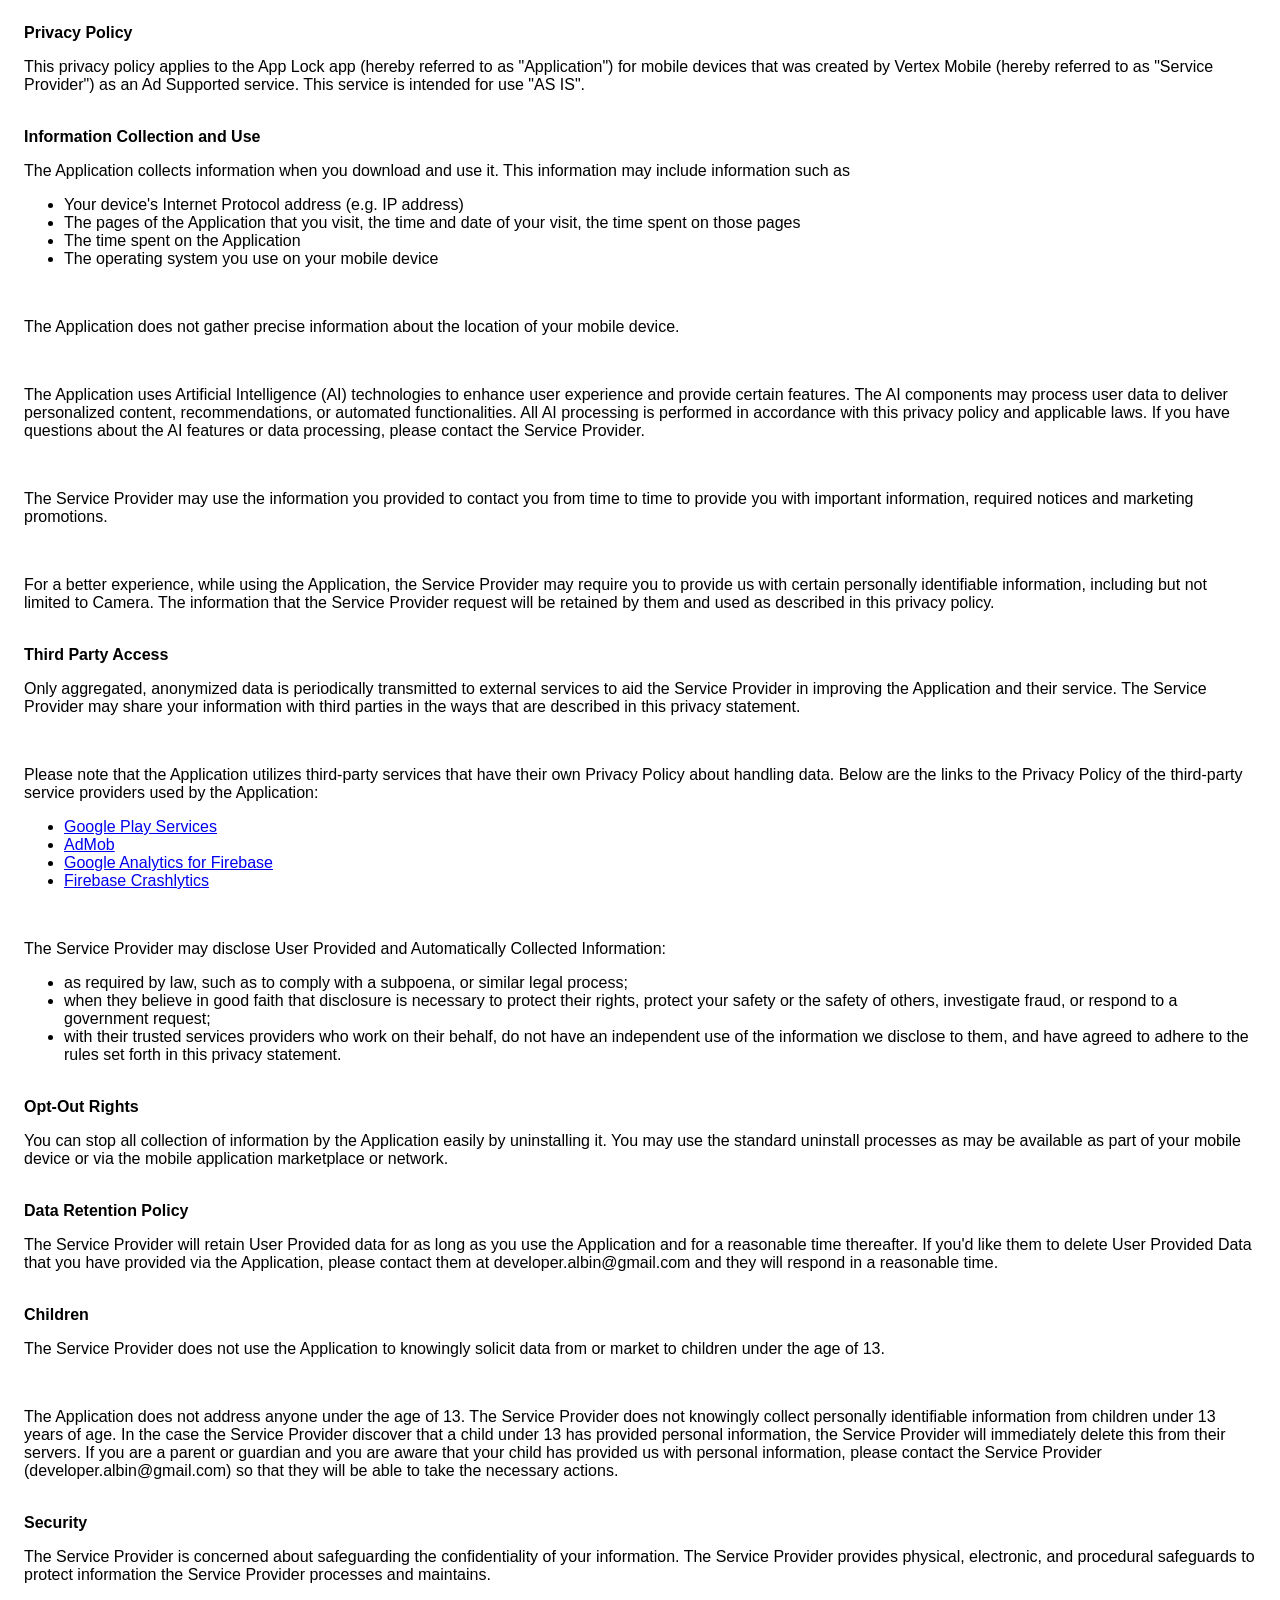
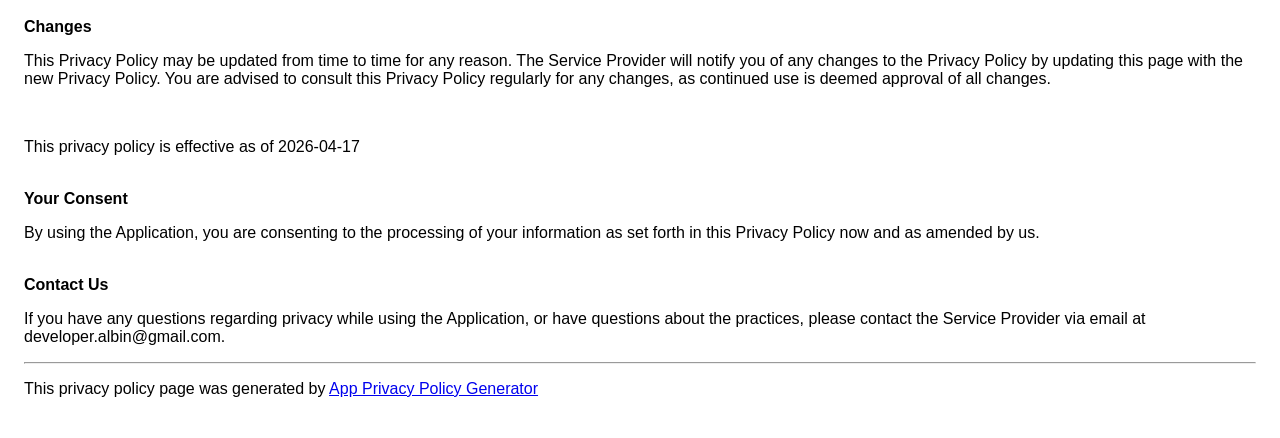
==== privacy-policy.html @ 901fafb3 "Add privacy policy for App Lock application This privacy policy outlines the data collection, usage," ====
<!DOCTYPE html>
    <html>
    <head>
      <meta charset='utf-8'>
      <meta name='viewport' content='width=device-width'>
      <title>Privacy Policy</title>
      <style> body { font-family: 'Helvetica Neue', Helvetica, Arial, sans-serif; padding:1em; } </style>
    </head>
    <body>
    <strong>Privacy Policy</strong><p>This privacy policy applies to the App Lock app (hereby referred to as "Application") for mobile devices that was created by Vertex Mobile (hereby referred to as "Service Provider") as an Ad Supported service. This service is intended for use "AS IS".</p><br><strong>Information Collection and Use</strong><p>The Application collects information when you download and use it. This information may include information such as </p><ul><li>Your device's Internet Protocol address (e.g. IP address)</li><li>The pages of the Application that you visit, the time and date of your visit, the time spent on those pages</li><li>The time spent on the Application</li><li>The operating system you use on your mobile device</li></ul><p></p><br><p>The Application does not gather precise information about the location of your mobile device.</p><!----><br><p>The Application uses Artificial Intelligence (AI) technologies to enhance user experience and provide certain features. The AI components may process user data to deliver personalized content, recommendations, or automated functionalities. All AI processing is performed in accordance with this privacy policy and applicable laws. If you have questions about the AI features or data processing, please contact the Service Provider.</p><br><p>The Service Provider may use the information you provided to contact you from time to time to provide you with important information, required notices and marketing promotions.</p><br><p>For a better experience, while using the Application, the Service Provider may require you to provide us with certain personally identifiable information, including but not limited to Camera. The information that the Service Provider request will be retained by them and used as described in this privacy policy.</p><br><strong>Third Party Access</strong><p>Only aggregated, anonymized data is periodically transmitted to external services to aid the Service Provider in improving the Application and their service. The Service Provider may share your information with third parties in the ways that are described in this privacy statement.</p><div><br><p>Please note that the Application utilizes third-party services that have their own Privacy Policy about handling data. Below are the links to the Privacy Policy of the third-party service providers used by the Application:</p><ul><li><a href="https://www.google.com/policies/privacy/" target="_blank" rel="noopener noreferrer">Google Play Services</a></li><li><a href="https://support.google.com/admob/answer/6128543?hl=en" target="_blank" rel="noopener noreferrer">AdMob</a></li><li><a href="https://firebase.google.com/support/privacy" target="_blank" rel="noopener noreferrer">Google Analytics for Firebase</a></li><li><a href="https://firebase.google.com/support/privacy/" target="_blank" rel="noopener noreferrer">Firebase Crashlytics</a></li></ul></div><br><p>The Service Provider may disclose User Provided and Automatically Collected Information:</p><ul><li>as required by law, such as to comply with a subpoena, or similar legal process;</li><li>when they believe in good faith that disclosure is necessary to protect their rights, protect your safety or the safety of others, investigate fraud, or respond to a government request;</li><li>with their trusted services providers who work on their behalf, do not have an independent use of the information we disclose to them, and have agreed to adhere to the rules set forth in this privacy statement.</li></ul><p></p><br><strong>Opt-Out Rights</strong><p>You can stop all collection of information by the Application easily by uninstalling it. You may use the standard uninstall processes as may be available as part of your mobile device or via the mobile application marketplace or network.</p><br><strong>Data Retention Policy</strong><p>The Service Provider will retain User Provided data for as long as you use the Application and for a reasonable time thereafter. If you'd like them to delete User Provided Data that you have provided via the Application, please contact them at developer.albin@gmail.com and they will respond in a reasonable time.</p><br><strong>Children</strong><p>The Service Provider does not use the Application to knowingly solicit data from or market to children under the age of 13.</p><div><br><p>The Application does not address anyone under the age of 13. The Service Provider does not knowingly collect personally identifiable information from children under 13 years of age. In the case the Service Provider discover that a child under 13 has provided personal information, the Service Provider will immediately delete this from their servers. If you are a parent or guardian and you are aware that your child has provided us with personal information, please contact the Service Provider (developer.albin@gmail.com) so that they will be able to take the necessary actions.</p></div><br><strong>Security</strong><p>The Service Provider is concerned about safeguarding the confidentiality of your information. The Service Provider provides physical, electronic, and procedural safeguards to protect information the Service Provider processes and maintains.</p><br><strong>Changes</strong><p>This Privacy Policy may be updated from time to time for any reason. The Service Provider will notify you of any changes to the Privacy Policy by updating this page with the new Privacy Policy. You are advised to consult this Privacy Policy regularly for any changes, as continued use is deemed approval of all changes.</p><br><p>This privacy policy is effective as of 2026-04-17</p><br><strong>Your Consent</strong><p>By using the Application, you are consenting to the processing of your information as set forth in this Privacy Policy now and as amended by us.</p><br><strong>Contact Us</strong><p>If you have any questions regarding privacy while using the Application, or have questions about the practices, please contact the Service Provider via email at developer.albin@gmail.com.</p><hr><p>This privacy policy page was generated by <a href="https://app-privacy-policy-generator.nisrulz.com/" target="_blank" rel="noopener noreferrer">App Privacy Policy Generator</a></p>
    </body>
    </html>
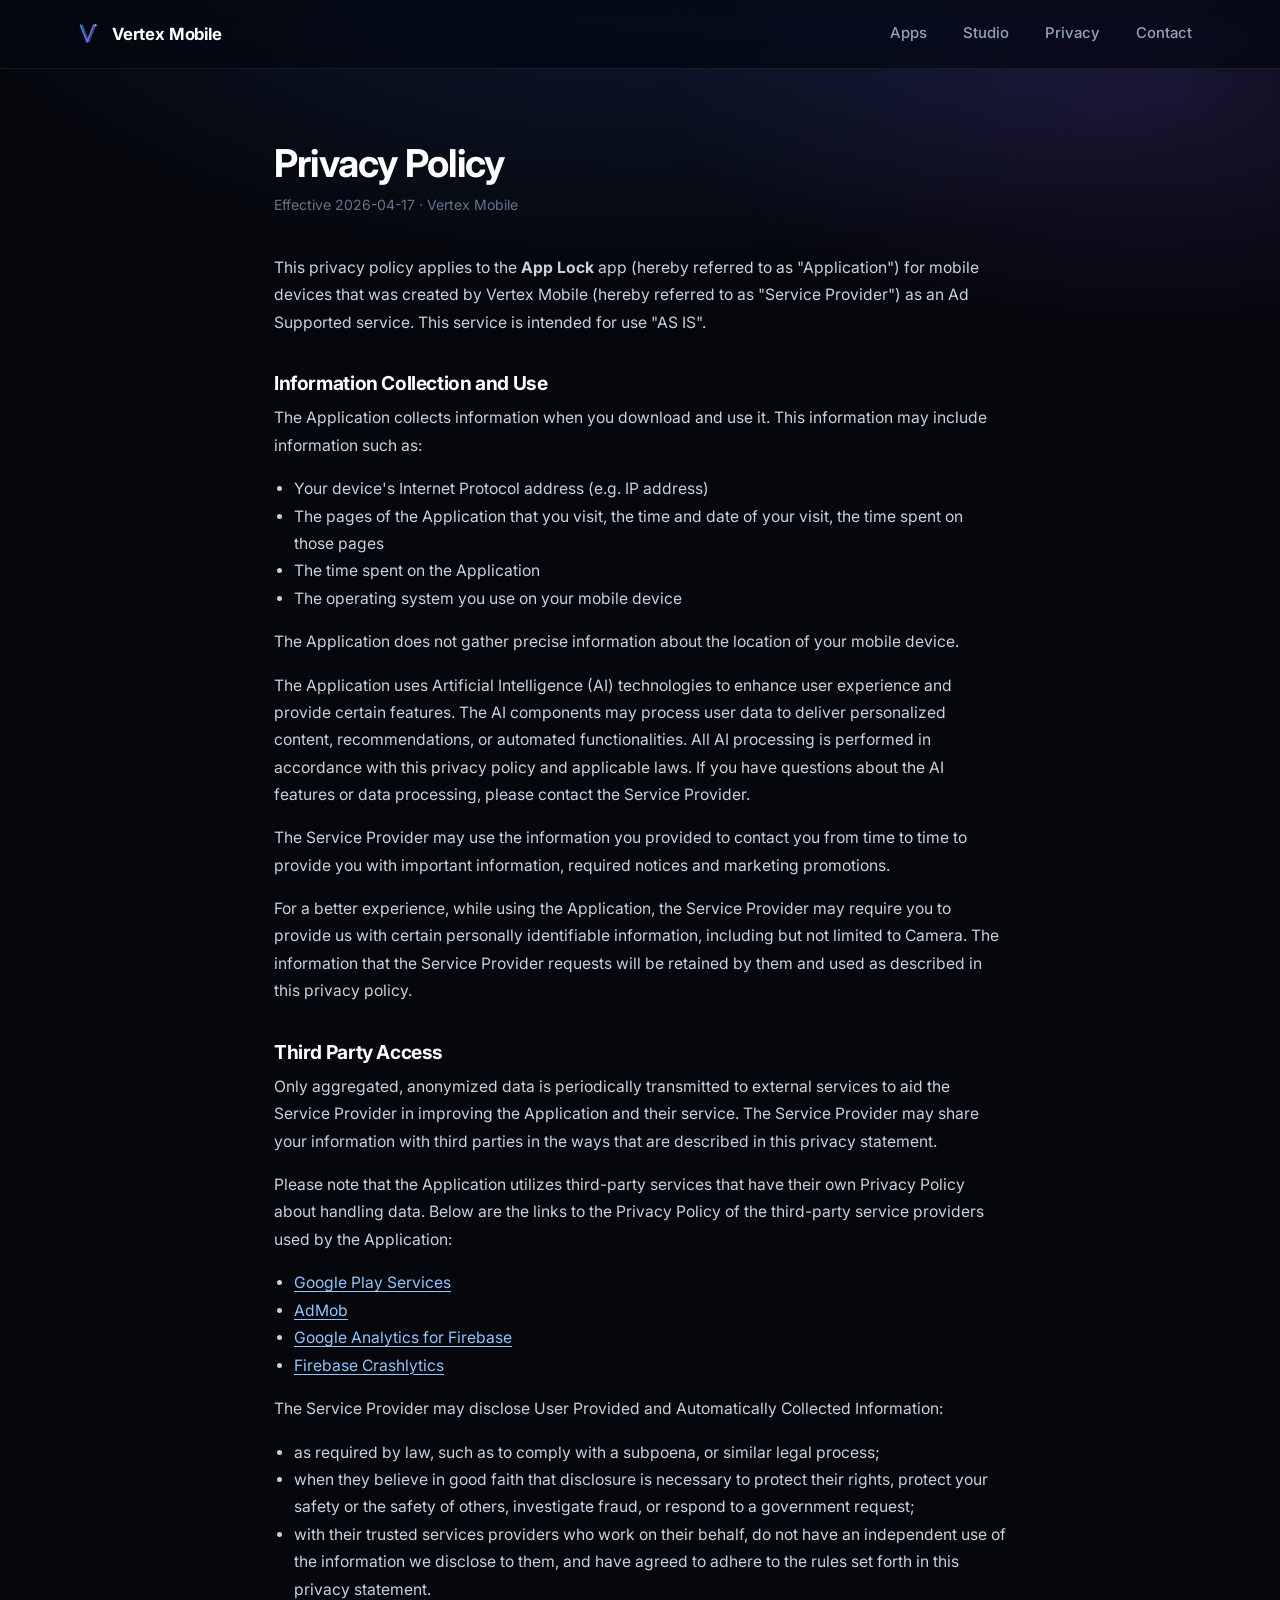
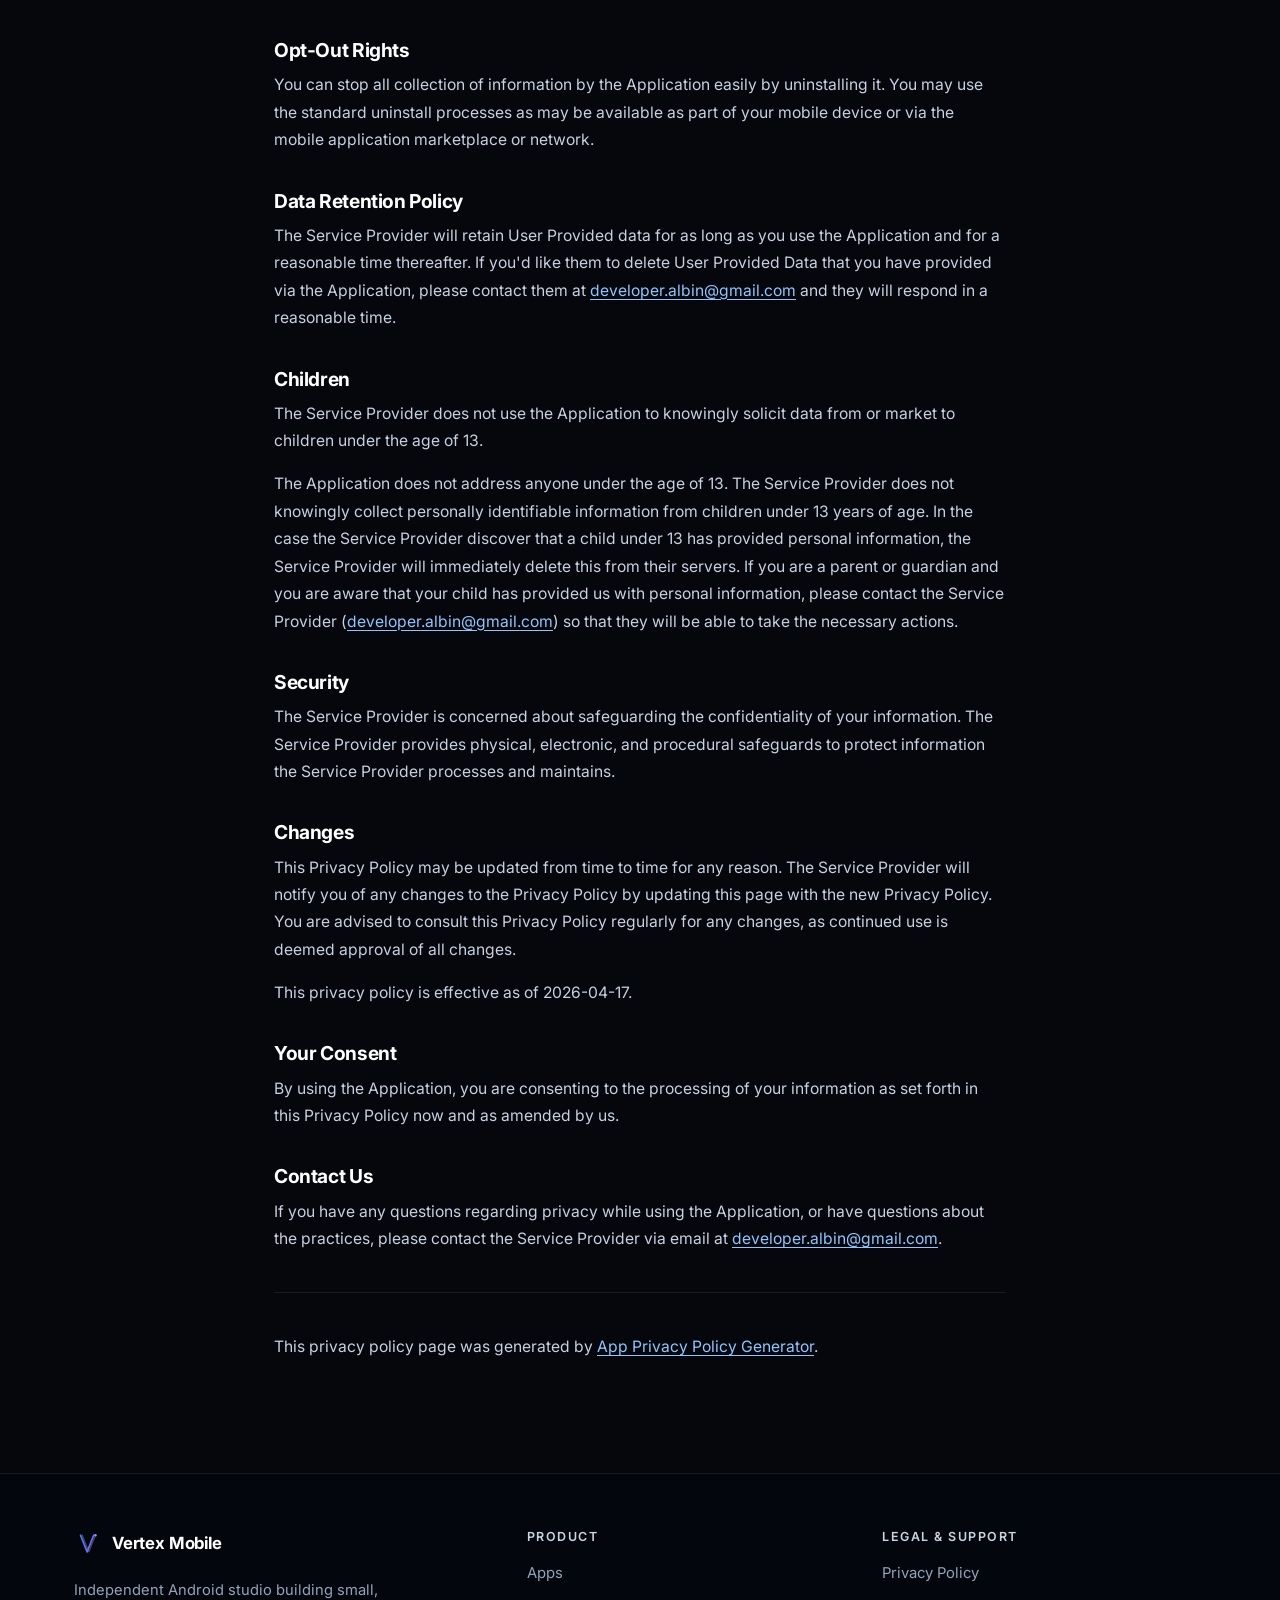
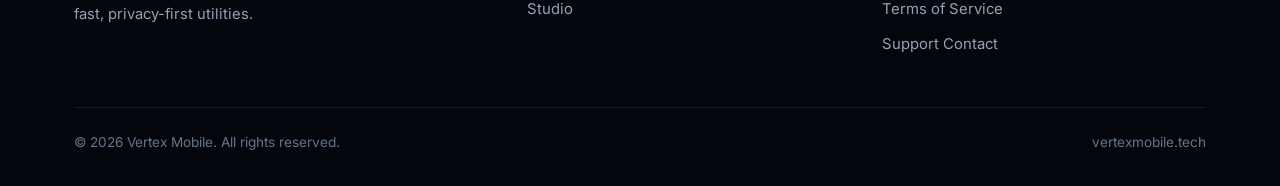
==== commit 40e85f0d: "Add Vertex Mobile landing page and restyle legal docs Introduce a static marketing site for vertexmo" ====
--- a/privacy-policy.html
+++ b/privacy-policy.html
@@ -1,12 +1,379 @@
 <!DOCTYPE html>
-    <html>
-    <head>
-      <meta charset='utf-8'>
-      <meta name='viewport' content='width=device-width'>
-      <title>Privacy Policy</title>
-      <style> body { font-family: 'Helvetica Neue', Helvetica, Arial, sans-serif; padding:1em; } </style>
-    </head>
-    <body>
-    <strong>Privacy Policy</strong><p>This privacy policy applies to the App Lock app (hereby referred to as "Application") for mobile devices that was created by Vertex Mobile (hereby referred to as "Service Provider") as an Ad Supported service. This service is intended for use "AS IS".</p><br><strong>Information Collection and Use</strong><p>The Application collects information when you download and use it. This information may include information such as </p><ul><li>Your device's Internet Protocol address (e.g. IP address)</li><li>The pages of the Application that you visit, the time and date of your visit, the time spent on those pages</li><li>The time spent on the Application</li><li>The operating system you use on your mobile device</li></ul><p></p><br><p>The Application does not gather precise information about the location of your mobile device.</p><!----><br><p>The Application uses Artificial Intelligence (AI) technologies to enhance user experience and provide certain features. The AI components may process user data to deliver personalized content, recommendations, or automated functionalities. All AI processing is performed in accordance with this privacy policy and applicable laws. If you have questions about the AI features or data processing, please contact the Service Provider.</p><br><p>The Service Provider may use the information you provided to contact you from time to time to provide you with important information, required notices and marketing promotions.</p><br><p>For a better experience, while using the Application, the Service Provider may require you to provide us with certain personally identifiable information, including but not limited to Camera. The information that the Service Provider request will be retained by them and used as described in this privacy policy.</p><br><strong>Third Party Access</strong><p>Only aggregated, anonymized data is periodically transmitted to external services to aid the Service Provider in improving the Application and their service. The Service Provider may share your information with third parties in the ways that are described in this privacy statement.</p><div><br><p>Please note that the Application utilizes third-party services that have their own Privacy Policy about handling data. Below are the links to the Privacy Policy of the third-party service providers used by the Application:</p><ul><li><a href="https://www.google.com/policies/privacy/" target="_blank" rel="noopener noreferrer">Google Play Services</a></li><li><a href="https://support.google.com/admob/answer/6128543?hl=en" target="_blank" rel="noopener noreferrer">AdMob</a></li><li><a href="https://firebase.google.com/support/privacy" target="_blank" rel="noopener noreferrer">Google Analytics for Firebase</a></li><li><a href="https://firebase.google.com/support/privacy/" target="_blank" rel="noopener noreferrer">Firebase Crashlytics</a></li></ul></div><br><p>The Service Provider may disclose User Provided and Automatically Collected Information:</p><ul><li>as required by law, such as to comply with a subpoena, or similar legal process;</li><li>when they believe in good faith that disclosure is necessary to protect their rights, protect your safety or the safety of others, investigate fraud, or respond to a government request;</li><li>with their trusted services providers who work on their behalf, do not have an independent use of the information we disclose to them, and have agreed to adhere to the rules set forth in this privacy statement.</li></ul><p></p><br><strong>Opt-Out Rights</strong><p>You can stop all collection of information by the Application easily by uninstalling it. You may use the standard uninstall processes as may be available as part of your mobile device or via the mobile application marketplace or network.</p><br><strong>Data Retention Policy</strong><p>The Service Provider will retain User Provided data for as long as you use the Application and for a reasonable time thereafter. If you'd like them to delete User Provided Data that you have provided via the Application, please contact them at developer.albin@gmail.com and they will respond in a reasonable time.</p><br><strong>Children</strong><p>The Service Provider does not use the Application to knowingly solicit data from or market to children under the age of 13.</p><div><br><p>The Application does not address anyone under the age of 13. The Service Provider does not knowingly collect personally identifiable information from children under 13 years of age. In the case the Service Provider discover that a child under 13 has provided personal information, the Service Provider will immediately delete this from their servers. If you are a parent or guardian and you are aware that your child has provided us with personal information, please contact the Service Provider (developer.albin@gmail.com) so that they will be able to take the necessary actions.</p></div><br><strong>Security</strong><p>The Service Provider is concerned about safeguarding the confidentiality of your information. The Service Provider provides physical, electronic, and procedural safeguards to protect information the Service Provider processes and maintains.</p><br><strong>Changes</strong><p>This Privacy Policy may be updated from time to time for any reason. The Service Provider will notify you of any changes to the Privacy Policy by updating this page with the new Privacy Policy. You are advised to consult this Privacy Policy regularly for any changes, as continued use is deemed approval of all changes.</p><br><p>This privacy policy is effective as of 2026-04-17</p><br><strong>Your Consent</strong><p>By using the Application, you are consenting to the processing of your information as set forth in this Privacy Policy now and as amended by us.</p><br><strong>Contact Us</strong><p>If you have any questions regarding privacy while using the Application, or have questions about the practices, please contact the Service Provider via email at developer.albin@gmail.com.</p><hr><p>This privacy policy page was generated by <a href="https://app-privacy-policy-generator.nisrulz.com/" target="_blank" rel="noopener noreferrer">App Privacy Policy Generator</a></p>
-    </body>
-    </html>      
+<html lang="en">
+  <head>
+    <meta charset="UTF-8" />
+    <meta name="viewport" content="width=device-width, initial-scale=1.0" />
+    <title>Privacy Policy — Vertex Mobile</title>
+    <meta
+      name="description"
+      content="Privacy Policy for the App Lock application published by Vertex Mobile."
+    />
+    <meta name="theme-color" content="#05070d" />
+    <meta name="color-scheme" content="dark" />
+    <meta name="robots" content="index,follow" />
+    <link rel="canonical" href="https://vertexmobile.tech/privacy-policy.html" />
+
+    <link rel="icon" type="image/svg+xml" href="assets/img/favicon.svg" />
+
+    <link rel="preconnect" href="https://fonts.googleapis.com" />
+    <link rel="preconnect" href="https://fonts.gstatic.com" crossorigin />
+    <link
+      rel="stylesheet"
+      href="https://fonts.googleapis.com/css2?family=Inter:wght@400;500;600;700;800&display=swap"
+    />
+    <link rel="stylesheet" href="assets/css/styles.css" />
+  </head>
+  <body>
+    <header class="site-header" role="banner">
+      <div class="container nav">
+        <a href="/" class="brand" aria-label="Vertex Mobile home">
+          <svg
+            class="brand-mark"
+            xmlns="http://www.w3.org/2000/svg"
+            viewBox="0 0 64 64"
+            aria-hidden="true"
+          >
+            <defs>
+              <linearGradient id="hdr-v" x1="0" y1="0" x2="1" y2="1">
+                <stop offset="0%" stop-color="#3b82f6" />
+                <stop offset="100%" stop-color="#8b5cf6" />
+              </linearGradient>
+            </defs>
+            <path
+              d="M19 12 L34 50 L49 12"
+              fill="none"
+              stroke="rgba(148,163,184,0.5)"
+              stroke-width="2.6"
+              stroke-linejoin="round"
+              stroke-linecap="round"
+            />
+            <path
+              d="M15 12 L30 50 L45 12"
+              fill="none"
+              stroke="url(#hdr-v)"
+              stroke-width="4"
+              stroke-linejoin="round"
+              stroke-linecap="round"
+            />
+            <circle cx="49" cy="12" r="2.8" fill="#a78bfa" />
+          </svg>
+          <span>Vertex Mobile</span>
+        </a>
+
+        <button
+          class="nav-toggle"
+          type="button"
+          aria-expanded="false"
+          aria-controls="primary-nav"
+          aria-label="Toggle navigation"
+        >
+          <svg
+            width="20"
+            height="20"
+            viewBox="0 0 24 24"
+            fill="none"
+            stroke="currentColor"
+            stroke-width="2"
+            stroke-linecap="round"
+          >
+            <path d="M4 7h16M4 12h16M4 17h16" />
+          </svg>
+        </button>
+
+        <ul id="primary-nav" class="nav-links">
+          <li><a href="/#apps">Apps</a></li>
+          <li><a href="/#about">Studio</a></li>
+          <li><a href="privacy-policy.html" aria-current="page">Privacy</a></li>
+          <li><a href="mailto:support@vertexmobile.tech">Contact</a></li>
+        </ul>
+      </div>
+    </header>
+
+    <main>
+      <article class="doc">
+        <h1>Privacy Policy</h1>
+        <p class="doc-meta">Effective 2026-04-17 · Vertex Mobile</p>
+
+        <p>
+          This privacy policy applies to the <strong>App Lock</strong> app
+          (hereby referred to as "Application") for mobile devices that was
+          created by Vertex Mobile (hereby referred to as "Service Provider")
+          as an Ad Supported service. This service is intended for use "AS
+          IS".
+        </p>
+
+        <h2>Information Collection and Use</h2>
+        <p>
+          The Application collects information when you download and use it.
+          This information may include information such as:
+        </p>
+        <ul>
+          <li>Your device's Internet Protocol address (e.g. IP address)</li>
+          <li>
+            The pages of the Application that you visit, the time and date of
+            your visit, the time spent on those pages
+          </li>
+          <li>The time spent on the Application</li>
+          <li>The operating system you use on your mobile device</li>
+        </ul>
+        <p>
+          The Application does not gather precise information about the
+          location of your mobile device.
+        </p>
+        <p>
+          The Application uses Artificial Intelligence (AI) technologies to
+          enhance user experience and provide certain features. The AI
+          components may process user data to deliver personalized content,
+          recommendations, or automated functionalities. All AI processing is
+          performed in accordance with this privacy policy and applicable
+          laws. If you have questions about the AI features or data
+          processing, please contact the Service Provider.
+        </p>
+        <p>
+          The Service Provider may use the information you provided to
+          contact you from time to time to provide you with important
+          information, required notices and marketing promotions.
+        </p>
+        <p>
+          For a better experience, while using the Application, the Service
+          Provider may require you to provide us with certain personally
+          identifiable information, including but not limited to Camera. The
+          information that the Service Provider requests will be retained by
+          them and used as described in this privacy policy.
+        </p>
+
+        <h2>Third Party Access</h2>
+        <p>
+          Only aggregated, anonymized data is periodically transmitted to
+          external services to aid the Service Provider in improving the
+          Application and their service. The Service Provider may share your
+          information with third parties in the ways that are described in
+          this privacy statement.
+        </p>
+        <p>
+          Please note that the Application utilizes third-party services that
+          have their own Privacy Policy about handling data. Below are the
+          links to the Privacy Policy of the third-party service providers
+          used by the Application:
+        </p>
+        <ul>
+          <li>
+            <a
+              href="https://www.google.com/policies/privacy/"
+              target="_blank"
+              rel="noopener noreferrer"
+              >Google Play Services</a
+            >
+          </li>
+          <li>
+            <a
+              href="https://support.google.com/admob/answer/6128543?hl=en"
+              target="_blank"
+              rel="noopener noreferrer"
+              >AdMob</a
+            >
+          </li>
+          <li>
+            <a
+              href="https://firebase.google.com/support/privacy"
+              target="_blank"
+              rel="noopener noreferrer"
+              >Google Analytics for Firebase</a
+            >
+          </li>
+          <li>
+            <a
+              href="https://firebase.google.com/support/privacy/"
+              target="_blank"
+              rel="noopener noreferrer"
+              >Firebase Crashlytics</a
+            >
+          </li>
+        </ul>
+        <p>
+          The Service Provider may disclose User Provided and Automatically
+          Collected Information:
+        </p>
+        <ul>
+          <li>
+            as required by law, such as to comply with a subpoena, or similar
+            legal process;
+          </li>
+          <li>
+            when they believe in good faith that disclosure is necessary to
+            protect their rights, protect your safety or the safety of
+            others, investigate fraud, or respond to a government request;
+          </li>
+          <li>
+            with their trusted services providers who work on their behalf,
+            do not have an independent use of the information we disclose to
+            them, and have agreed to adhere to the rules set forth in this
+            privacy statement.
+          </li>
+        </ul>
+
+        <h2>Opt-Out Rights</h2>
+        <p>
+          You can stop all collection of information by the Application
+          easily by uninstalling it. You may use the standard uninstall
+          processes as may be available as part of your mobile device or via
+          the mobile application marketplace or network.
+        </p>
+
+        <h2>Data Retention Policy</h2>
+        <p>
+          The Service Provider will retain User Provided data for as long as
+          you use the Application and for a reasonable time thereafter. If
+          you'd like them to delete User Provided Data that you have provided
+          via the Application, please contact them at
+          <a href="mailto:developer.albin@gmail.com"
+            >developer.albin@gmail.com</a
+          >
+          and they will respond in a reasonable time.
+        </p>
+
+        <h2>Children</h2>
+        <p>
+          The Service Provider does not use the Application to knowingly
+          solicit data from or market to children under the age of 13.
+        </p>
+        <p>
+          The Application does not address anyone under the age of 13. The
+          Service Provider does not knowingly collect personally identifiable
+          information from children under 13 years of age. In the case the
+          Service Provider discover that a child under 13 has provided
+          personal information, the Service Provider will immediately delete
+          this from their servers. If you are a parent or guardian and you
+          are aware that your child has provided us with personal
+          information, please contact the Service Provider
+          (<a href="mailto:developer.albin@gmail.com"
+            >developer.albin@gmail.com</a
+          >) so that they will be able to take the necessary actions.
+        </p>
+
+        <h2>Security</h2>
+        <p>
+          The Service Provider is concerned about safeguarding the
+          confidentiality of your information. The Service Provider provides
+          physical, electronic, and procedural safeguards to protect
+          information the Service Provider processes and maintains.
+        </p>
+
+        <h2>Changes</h2>
+        <p>
+          This Privacy Policy may be updated from time to time for any
+          reason. The Service Provider will notify you of any changes to the
+          Privacy Policy by updating this page with the new Privacy Policy.
+          You are advised to consult this Privacy Policy regularly for any
+          changes, as continued use is deemed approval of all changes.
+        </p>
+        <p>This privacy policy is effective as of 2026-04-17.</p>
+
+        <h2>Your Consent</h2>
+        <p>
+          By using the Application, you are consenting to the processing of
+          your information as set forth in this Privacy Policy now and as
+          amended by us.
+        </p>
+
+        <h2>Contact Us</h2>
+        <p>
+          If you have any questions regarding privacy while using the
+          Application, or have questions about the practices, please contact
+          the Service Provider via email at
+          <a href="mailto:developer.albin@gmail.com"
+            >developer.albin@gmail.com</a
+          >.
+        </p>
+
+        <hr />
+        <p>
+          This privacy policy page was generated by
+          <a
+            href="https://app-privacy-policy-generator.nisrulz.com/"
+            target="_blank"
+            rel="noopener noreferrer"
+            >App Privacy Policy Generator</a
+          >.
+        </p>
+      </article>
+    </main>
+
+    <footer class="site-footer" role="contentinfo">
+      <div class="container">
+        <div class="footer-top">
+          <div class="footer-brand">
+            <a href="/" class="brand" aria-label="Vertex Mobile home">
+              <svg
+                class="brand-mark"
+                xmlns="http://www.w3.org/2000/svg"
+                viewBox="0 0 64 64"
+                aria-hidden="true"
+              >
+                <defs>
+                  <linearGradient id="ft-v" x1="0" y1="0" x2="1" y2="1">
+                    <stop offset="0%" stop-color="#3b82f6" />
+                    <stop offset="100%" stop-color="#8b5cf6" />
+                  </linearGradient>
+                </defs>
+                <path
+                  d="M19 12 L34 50 L49 12"
+                  fill="none"
+                  stroke="rgba(148,163,184,0.45)"
+                  stroke-width="2.6"
+                  stroke-linejoin="round"
+                  stroke-linecap="round"
+                />
+                <path
+                  d="M15 12 L30 50 L45 12"
+                  fill="none"
+                  stroke="url(#ft-v)"
+                  stroke-width="4"
+                  stroke-linejoin="round"
+                  stroke-linecap="round"
+                />
+                <circle cx="49" cy="12" r="2.8" fill="#a78bfa" />
+              </svg>
+              <span>Vertex Mobile</span>
+            </a>
+            <p>
+              Independent Android studio building small, fast, privacy-first
+              utilities.
+            </p>
+          </div>
+
+          <div class="footer-col">
+            <h4>Product</h4>
+            <ul>
+              <li><a href="/#apps">Apps</a></li>
+              <li><a href="/#about">Studio</a></li>
+            </ul>
+          </div>
+
+          <div class="footer-col">
+            <h4>Legal &amp; Support</h4>
+            <ul>
+              <li><a href="privacy-policy.html">Privacy Policy</a></li>
+              <li>
+                <a href="Terms_and_Conditions.html">Terms of Service</a>
+              </li>
+              <li>
+                <a href="mailto:support@vertexmobile.tech">Support Contact</a>
+              </li>
+            </ul>
+          </div>
+        </div>
+
+        <div class="footer-bottom">
+          <div>
+            &copy; <span id="year">2026</span> Vertex Mobile. All rights
+            reserved.
+          </div>
+          <div>vertexmobile.tech</div>
+        </div>
+      </div>
+    </footer>
+
+    <script src="assets/js/main.js" defer></script>
+  </body>
+</html>
--- a/assets/css/styles.css
+++ b/assets/css/styles.css
@@ -0,0 +1,911 @@
+/* ============================================================
+   Vertex Mobile — Global Stylesheet
+   Dark "AdTech Studio" theme, mobile-first, zero layout shift.
+   ============================================================ */
+
+:root {
+  --color-bg: #05070d;
+  --color-bg-elev-1: #0b0f1a;
+  --color-bg-elev-2: #111626;
+  --color-surface: #151b2e;
+  --color-border: rgba(148, 163, 184, 0.12);
+  --color-border-strong: rgba(148, 163, 184, 0.22);
+  --color-text: #e6ebf5;
+  --color-text-muted: #94a3b8;
+  --color-text-dim: #64748b;
+
+  --color-accent: #3b82f6;
+  --color-accent-2: #8b5cf6;
+  --color-accent-glow: rgba(59, 130, 246, 0.35);
+  --color-success: #10b981;
+
+  --gradient-accent: linear-gradient(135deg, #3b82f6 0%, #8b5cf6 100%);
+  --gradient-radial: radial-gradient(
+    1200px 600px at 50% -10%,
+    rgba(59, 130, 246, 0.18),
+    transparent 60%
+  );
+  --gradient-radial-2: radial-gradient(
+    800px 400px at 90% 10%,
+    rgba(139, 92, 246, 0.15),
+    transparent 60%
+  );
+
+  --shadow-sm: 0 1px 2px rgba(0, 0, 0, 0.4);
+  --shadow-md: 0 10px 30px -10px rgba(0, 0, 0, 0.6);
+  --shadow-lg: 0 20px 60px -20px rgba(59, 130, 246, 0.25);
+
+  --radius-sm: 8px;
+  --radius-md: 14px;
+  --radius-lg: 20px;
+  --radius-xl: 28px;
+
+  --container: 1180px;
+
+  --font-sans: "Inter", -apple-system, BlinkMacSystemFont, "Segoe UI", Roboto,
+    "Helvetica Neue", Arial, sans-serif;
+}
+
+/* ------------------------------------------------------------
+   Reset & base
+   ------------------------------------------------------------ */
+*,
+*::before,
+*::after {
+  box-sizing: border-box;
+}
+
+html {
+  -webkit-text-size-adjust: 100%;
+  scroll-behavior: smooth;
+}
+
+body {
+  margin: 0;
+  min-height: 100vh;
+  font-family: var(--font-sans);
+  font-size: 16px;
+  line-height: 1.6;
+  color: var(--color-text);
+  background: var(--color-bg);
+  background-image: var(--gradient-radial), var(--gradient-radial-2);
+  background-attachment: fixed;
+  -webkit-font-smoothing: antialiased;
+  -moz-osx-font-smoothing: grayscale;
+  text-rendering: optimizeLegibility;
+}
+
+img,
+svg {
+  display: block;
+  max-width: 100%;
+  height: auto;
+}
+
+a {
+  color: var(--color-text);
+  text-decoration: none;
+  transition: color 0.2s ease;
+}
+
+a:hover {
+  color: #fff;
+}
+
+h1,
+h2,
+h3,
+h4 {
+  margin: 0 0 0.5em;
+  font-weight: 700;
+  letter-spacing: -0.02em;
+  line-height: 1.15;
+}
+
+p {
+  margin: 0 0 1em;
+  color: var(--color-text-muted);
+}
+
+ul {
+  color: var(--color-text-muted);
+}
+
+::selection {
+  background: var(--color-accent);
+  color: #fff;
+}
+
+:focus-visible {
+  outline: 2px solid var(--color-accent);
+  outline-offset: 3px;
+  border-radius: 4px;
+}
+
+/* ------------------------------------------------------------
+   Layout helpers
+   ------------------------------------------------------------ */
+.container {
+  width: 100%;
+  max-width: var(--container);
+  margin: 0 auto;
+  padding: 0 24px;
+}
+
+.section {
+  padding: 96px 0;
+}
+
+.section-tight {
+  padding: 64px 0;
+}
+
+.eyebrow {
+  display: inline-block;
+  padding: 6px 12px;
+  margin-bottom: 20px;
+  font-size: 12px;
+  font-weight: 600;
+  letter-spacing: 0.12em;
+  text-transform: uppercase;
+  color: #cbd5e1;
+  background: rgba(59, 130, 246, 0.08);
+  border: 1px solid rgba(59, 130, 246, 0.22);
+  border-radius: 999px;
+}
+
+.section-heading {
+  font-size: clamp(1.75rem, 3.2vw, 2.5rem);
+  margin-bottom: 14px;
+}
+
+.section-sub {
+  max-width: 640px;
+  margin: 0 auto 56px;
+  text-align: center;
+  color: var(--color-text-muted);
+  font-size: 1.05rem;
+}
+
+.text-center {
+  text-align: center;
+}
+
+/* ------------------------------------------------------------
+   Header / Nav
+   ------------------------------------------------------------ */
+.site-header {
+  position: sticky;
+  top: 0;
+  z-index: 50;
+  backdrop-filter: saturate(180%) blur(14px);
+  -webkit-backdrop-filter: saturate(180%) blur(14px);
+  background: rgba(5, 7, 13, 0.72);
+  border-bottom: 1px solid var(--color-border);
+}
+
+.nav {
+  display: flex;
+  align-items: center;
+  justify-content: space-between;
+  height: 68px;
+}
+
+.brand {
+  display: inline-flex;
+  align-items: center;
+  gap: 10px;
+  font-weight: 700;
+  font-size: 1.05rem;
+  letter-spacing: -0.01em;
+  color: #fff;
+}
+
+.brand-mark {
+  width: 28px;
+  height: 28px;
+  display: inline-block;
+}
+
+.nav-links {
+  display: flex;
+  align-items: center;
+  gap: 8px;
+  list-style: none;
+  margin: 0;
+  padding: 0;
+}
+
+.nav-links a {
+  display: inline-block;
+  padding: 8px 14px;
+  font-size: 0.93rem;
+  font-weight: 500;
+  color: var(--color-text-muted);
+  border-radius: 8px;
+  transition: color 0.2s ease, background 0.2s ease;
+}
+
+.nav-links a:hover,
+.nav-links a:focus-visible {
+  color: #fff;
+  background: rgba(255, 255, 255, 0.04);
+}
+
+.nav-toggle {
+  display: none;
+  width: 40px;
+  height: 40px;
+  padding: 0;
+  background: transparent;
+  border: 1px solid var(--color-border-strong);
+  border-radius: 10px;
+  color: #fff;
+  cursor: pointer;
+}
+
+.nav-toggle:focus-visible {
+  border-color: var(--color-accent);
+}
+
+.nav-toggle svg {
+  margin: auto;
+}
+
+/* ------------------------------------------------------------
+   Buttons
+   ------------------------------------------------------------ */
+.btn {
+  display: inline-flex;
+  align-items: center;
+  justify-content: center;
+  gap: 8px;
+  padding: 12px 22px;
+  font-family: inherit;
+  font-size: 0.95rem;
+  font-weight: 600;
+  line-height: 1;
+  text-decoration: none;
+  border: 1px solid transparent;
+  border-radius: 12px;
+  cursor: pointer;
+  transition: transform 0.15s ease, box-shadow 0.2s ease,
+    background 0.2s ease, border-color 0.2s ease, color 0.2s ease;
+  white-space: nowrap;
+}
+
+.btn-primary {
+  color: #fff;
+  background: var(--gradient-accent);
+  box-shadow: 0 10px 30px -10px var(--color-accent-glow);
+}
+
+.btn-primary:hover {
+  transform: translateY(-1px);
+  box-shadow: 0 16px 40px -12px var(--color-accent-glow);
+  color: #fff;
+}
+
+.btn-ghost {
+  color: var(--color-text);
+  background: rgba(255, 255, 255, 0.03);
+  border-color: var(--color-border-strong);
+}
+
+.btn-ghost:hover {
+  background: rgba(255, 255, 255, 0.06);
+  color: #fff;
+}
+
+/* ------------------------------------------------------------
+   Hero
+   ------------------------------------------------------------ */
+.hero {
+  position: relative;
+  padding: 120px 0 96px;
+  text-align: center;
+  overflow: hidden;
+}
+
+.hero::before {
+  content: "";
+  position: absolute;
+  inset: -1px 0 auto 0;
+  height: 1px;
+  background: linear-gradient(
+    90deg,
+    transparent,
+    rgba(148, 163, 184, 0.35),
+    transparent
+  );
+}
+
+.hero-grid {
+  position: absolute;
+  inset: 0;
+  background-image: linear-gradient(
+      to right,
+      rgba(148, 163, 184, 0.06) 1px,
+      transparent 1px
+    ),
+    linear-gradient(to bottom, rgba(148, 163, 184, 0.06) 1px, transparent 1px);
+  background-size: 56px 56px;
+  mask-image: radial-gradient(
+    ellipse at center,
+    rgba(0, 0, 0, 0.55),
+    transparent 70%
+  );
+  -webkit-mask-image: radial-gradient(
+    ellipse at center,
+    rgba(0, 0, 0, 0.55),
+    transparent 70%
+  );
+  pointer-events: none;
+}
+
+.hero-inner {
+  position: relative;
+}
+
+.hero-badge {
+  display: inline-flex;
+  align-items: center;
+  gap: 8px;
+  padding: 6px 14px;
+  margin-bottom: 24px;
+  font-size: 0.82rem;
+  font-weight: 500;
+  letter-spacing: 0.02em;
+  color: #cbd5e1;
+  background: rgba(255, 255, 255, 0.03);
+  border: 1px solid var(--color-border-strong);
+  border-radius: 999px;
+}
+
+.hero-badge .dot {
+  width: 7px;
+  height: 7px;
+  border-radius: 50%;
+  background: var(--color-success);
+  box-shadow: 0 0 10px var(--color-success);
+}
+
+.hero h1 {
+  font-size: clamp(2.25rem, 5.5vw, 4rem);
+  font-weight: 800;
+  letter-spacing: -0.035em;
+  margin-bottom: 20px;
+  color: #fff;
+}
+
+.hero h1 .accent {
+  background: var(--gradient-accent);
+  -webkit-background-clip: text;
+  background-clip: text;
+  color: transparent;
+}
+
+.hero p.lead {
+  max-width: 640px;
+  margin: 0 auto 36px;
+  font-size: clamp(1rem, 1.6vw, 1.15rem);
+  color: var(--color-text-muted);
+}
+
+.hero-cta {
+  display: flex;
+  flex-wrap: wrap;
+  gap: 12px;
+  justify-content: center;
+}
+
+/* ------------------------------------------------------------
+   Stats bar
+   ------------------------------------------------------------ */
+.stats {
+  display: grid;
+  grid-template-columns: repeat(4, minmax(0, 1fr));
+  gap: 16px;
+  margin-top: 72px;
+  padding: 28px;
+  background: linear-gradient(
+    180deg,
+    rgba(255, 255, 255, 0.02),
+    rgba(255, 255, 255, 0)
+  );
+  border: 1px solid var(--color-border);
+  border-radius: var(--radius-lg);
+}
+
+.stat {
+  text-align: center;
+}
+
+.stat-value {
+  font-size: clamp(1.3rem, 2.2vw, 1.75rem);
+  font-weight: 700;
+  color: #fff;
+  letter-spacing: -0.02em;
+}
+
+.stat-label {
+  font-size: 0.82rem;
+  color: var(--color-text-muted);
+  text-transform: uppercase;
+  letter-spacing: 0.08em;
+}
+
+@media (max-width: 720px) {
+  .stats {
+    grid-template-columns: repeat(2, minmax(0, 1fr));
+  }
+}
+
+/* ------------------------------------------------------------
+   App cards
+   ------------------------------------------------------------ */
+.apps-grid {
+  display: grid;
+  grid-template-columns: repeat(auto-fit, minmax(320px, 1fr));
+  gap: 24px;
+}
+
+.app-card {
+  position: relative;
+  display: flex;
+  flex-direction: column;
+  padding: 28px;
+  background: linear-gradient(
+    180deg,
+    rgba(255, 255, 255, 0.03),
+    rgba(255, 255, 255, 0.01)
+  );
+  border: 1px solid var(--color-border);
+  border-radius: var(--radius-lg);
+  overflow: hidden;
+  transition: transform 0.25s ease, border-color 0.25s ease,
+    box-shadow 0.25s ease;
+}
+
+.app-card::before {
+  content: "";
+  position: absolute;
+  inset: 0;
+  background: radial-gradient(
+    600px circle at var(--x, 50%) var(--y, 0%),
+    rgba(59, 130, 246, 0.08),
+    transparent 40%
+  );
+  opacity: 0;
+  transition: opacity 0.3s ease;
+  pointer-events: none;
+}
+
+.app-card:hover {
+  transform: translateY(-4px);
+  border-color: var(--color-border-strong);
+  box-shadow: var(--shadow-lg);
+}
+
+.app-card:hover::before {
+  opacity: 1;
+}
+
+.app-card-head {
+  display: flex;
+  align-items: center;
+  gap: 16px;
+  margin-bottom: 20px;
+}
+
+.app-icon {
+  flex-shrink: 0;
+  width: 64px;
+  height: 64px;
+  border-radius: 16px;
+  background: var(--gradient-accent);
+  display: flex;
+  align-items: center;
+  justify-content: center;
+  box-shadow: 0 10px 30px -10px var(--color-accent-glow);
+}
+
+.app-icon svg {
+  width: 34px;
+  height: 34px;
+}
+
+.app-meta h3 {
+  font-size: 1.25rem;
+  color: #fff;
+  margin: 0 0 4px;
+}
+
+.app-meta span {
+  font-size: 0.82rem;
+  color: var(--color-text-muted);
+  text-transform: uppercase;
+  letter-spacing: 0.1em;
+}
+
+.app-desc {
+  color: var(--color-text-muted);
+  margin-bottom: 20px;
+}
+
+.app-tags {
+  display: flex;
+  flex-wrap: wrap;
+  gap: 8px;
+  margin-bottom: 24px;
+  padding: 0;
+  list-style: none;
+}
+
+.app-tags li {
+  padding: 4px 10px;
+  font-size: 0.75rem;
+  font-weight: 500;
+  color: #cbd5e1;
+  background: rgba(148, 163, 184, 0.08);
+  border: 1px solid var(--color-border);
+  border-radius: 999px;
+}
+
+.app-card-foot {
+  margin-top: auto;
+}
+
+/* Google Play badge */
+.play-badge {
+  display: inline-flex;
+  align-items: center;
+  gap: 12px;
+  padding: 10px 18px;
+  color: #fff;
+  background: #000;
+  border: 1px solid #2a2a2a;
+  border-radius: 10px;
+  transition: transform 0.15s ease, border-color 0.2s ease;
+}
+
+.play-badge:hover {
+  transform: translateY(-1px);
+  color: #fff;
+  border-color: #555;
+}
+
+.play-badge svg {
+  flex-shrink: 0;
+  width: 26px;
+  height: 26px;
+}
+
+.play-badge .play-text {
+  display: flex;
+  flex-direction: column;
+  line-height: 1.1;
+}
+
+.play-badge .play-text small {
+  font-size: 0.65rem;
+  font-weight: 400;
+  color: #cbd5e1;
+  letter-spacing: 0.04em;
+}
+
+.play-badge .play-text strong {
+  font-size: 1rem;
+  font-weight: 600;
+  letter-spacing: 0.01em;
+}
+
+/* Placeholder / coming-soon card */
+.app-card-placeholder {
+  display: flex;
+  flex-direction: column;
+  align-items: center;
+  justify-content: center;
+  min-height: 280px;
+  padding: 32px;
+  text-align: center;
+  background: repeating-linear-gradient(
+    135deg,
+    rgba(148, 163, 184, 0.03) 0 10px,
+    transparent 10px 20px
+  );
+  border: 1px dashed var(--color-border-strong);
+  border-radius: var(--radius-lg);
+}
+
+.app-card-placeholder .plus {
+  width: 52px;
+  height: 52px;
+  margin-bottom: 16px;
+  border-radius: 50%;
+  background: rgba(148, 163, 184, 0.06);
+  border: 1px solid var(--color-border-strong);
+  display: flex;
+  align-items: center;
+  justify-content: center;
+  color: var(--color-text-muted);
+}
+
+.app-card-placeholder h3 {
+  font-size: 1.1rem;
+  color: #fff;
+  margin-bottom: 4px;
+}
+
+.app-card-placeholder p {
+  font-size: 0.9rem;
+  margin: 0;
+}
+
+/* ------------------------------------------------------------
+   Features
+   ------------------------------------------------------------ */
+.features {
+  background: linear-gradient(
+    180deg,
+    rgba(255, 255, 255, 0.01),
+    rgba(255, 255, 255, 0)
+  );
+  border-top: 1px solid var(--color-border);
+  border-bottom: 1px solid var(--color-border);
+}
+
+.features-grid {
+  display: grid;
+  grid-template-columns: repeat(auto-fit, minmax(260px, 1fr));
+  gap: 20px;
+}
+
+.feature {
+  padding: 24px;
+  background: var(--color-bg-elev-1);
+  border: 1px solid var(--color-border);
+  border-radius: var(--radius-md);
+}
+
+.feature-icon {
+  width: 40px;
+  height: 40px;
+  margin-bottom: 16px;
+  border-radius: 10px;
+  background: rgba(59, 130, 246, 0.12);
+  color: var(--color-accent);
+  display: flex;
+  align-items: center;
+  justify-content: center;
+}
+
+.feature h3 {
+  font-size: 1.05rem;
+  color: #fff;
+  margin: 0 0 6px;
+}
+
+.feature p {
+  font-size: 0.92rem;
+  margin: 0;
+}
+
+/* ------------------------------------------------------------
+   CTA block
+   ------------------------------------------------------------ */
+.cta-block {
+  position: relative;
+  padding: 56px 32px;
+  text-align: center;
+  background: linear-gradient(
+    135deg,
+    rgba(59, 130, 246, 0.12),
+    rgba(139, 92, 246, 0.12)
+  );
+  border: 1px solid rgba(139, 92, 246, 0.22);
+  border-radius: var(--radius-xl);
+  overflow: hidden;
+}
+
+.cta-block h2 {
+  color: #fff;
+  font-size: clamp(1.5rem, 3vw, 2rem);
+  margin-bottom: 10px;
+}
+
+.cta-block p {
+  max-width: 520px;
+  margin: 0 auto 28px;
+}
+
+/* ------------------------------------------------------------
+   Footer
+   ------------------------------------------------------------ */
+.site-footer {
+  padding: 56px 0 32px;
+  border-top: 1px solid var(--color-border);
+  background: rgba(5, 7, 13, 0.7);
+}
+
+.footer-top {
+  display: grid;
+  grid-template-columns: 1.3fr 1fr 1fr;
+  gap: 32px;
+  margin-bottom: 40px;
+}
+
+.footer-brand p {
+  margin-top: 14px;
+  max-width: 320px;
+  font-size: 0.92rem;
+}
+
+.footer-col h4 {
+  font-size: 0.78rem;
+  font-weight: 600;
+  color: #cbd5e1;
+  letter-spacing: 0.12em;
+  text-transform: uppercase;
+  margin: 0 0 16px;
+}
+
+.footer-col ul {
+  list-style: none;
+  margin: 0;
+  padding: 0;
+}
+
+.footer-col li {
+  margin-bottom: 10px;
+}
+
+.footer-col a {
+  font-size: 0.93rem;
+  color: var(--color-text-muted);
+}
+
+.footer-col a:hover {
+  color: #fff;
+}
+
+.footer-bottom {
+  display: flex;
+  flex-wrap: wrap;
+  gap: 12px;
+  align-items: center;
+  justify-content: space-between;
+  padding-top: 24px;
+  border-top: 1px solid var(--color-border);
+  font-size: 0.85rem;
+  color: var(--color-text-dim);
+}
+
+@media (max-width: 720px) {
+  .footer-top {
+    grid-template-columns: 1fr;
+    gap: 28px;
+  }
+}
+
+/* ------------------------------------------------------------
+   Legal / document pages
+   ------------------------------------------------------------ */
+.doc {
+  max-width: 780px;
+  margin: 0 auto;
+  padding: 72px 24px 96px;
+}
+
+.doc h1 {
+  font-size: clamp(1.75rem, 3.5vw, 2.4rem);
+  color: #fff;
+  margin-bottom: 8px;
+}
+
+.doc .doc-meta {
+  color: var(--color-text-dim);
+  font-size: 0.88rem;
+  margin-bottom: 36px;
+}
+
+.doc h2 {
+  font-size: 1.2rem;
+  color: #fff;
+  margin-top: 36px;
+  margin-bottom: 10px;
+}
+
+.doc p,
+.doc li {
+  color: #c7d1e0;
+  font-size: 0.98rem;
+  line-height: 1.75;
+}
+
+.doc a {
+  color: #93c5fd;
+  text-decoration: underline;
+  text-underline-offset: 3px;
+}
+
+.doc a:hover {
+  color: #bfdbfe;
+}
+
+.doc ul {
+  padding-left: 1.25rem;
+}
+
+.doc hr {
+  margin: 40px 0;
+  border: 0;
+  border-top: 1px solid var(--color-border);
+}
+
+/* ------------------------------------------------------------
+   Mobile adjustments
+   ------------------------------------------------------------ */
+@media (max-width: 720px) {
+  .section {
+    padding: 72px 0;
+  }
+
+  .hero {
+    padding: 88px 0 64px;
+  }
+
+  .nav-toggle {
+    display: inline-flex;
+    align-items: center;
+    justify-content: center;
+  }
+
+  .nav-links {
+    position: absolute;
+    top: 68px;
+    left: 16px;
+    right: 16px;
+    flex-direction: column;
+    align-items: stretch;
+    gap: 4px;
+    padding: 12px;
+    background: rgba(11, 15, 26, 0.96);
+    backdrop-filter: blur(14px);
+    -webkit-backdrop-filter: blur(14px);
+    border: 1px solid var(--color-border);
+    border-radius: var(--radius-md);
+    box-shadow: var(--shadow-md);
+    opacity: 0;
+    transform: translateY(-8px);
+    pointer-events: none;
+    transition: opacity 0.2s ease, transform 0.2s ease;
+  }
+
+  .nav-links a {
+    padding: 12px 14px;
+    font-size: 0.98rem;
+  }
+
+  .site-header.nav-open .nav-links {
+    opacity: 1;
+    transform: translateY(0);
+    pointer-events: auto;
+  }
+
+  .stats {
+    margin-top: 56px;
+    padding: 20px;
+  }
+}
+
+@media (prefers-reduced-motion: reduce) {
+  html {
+    scroll-behavior: auto;
+  }
+
+  * {
+    transition: none !important;
+    animation: none !important;
+  }
+}
